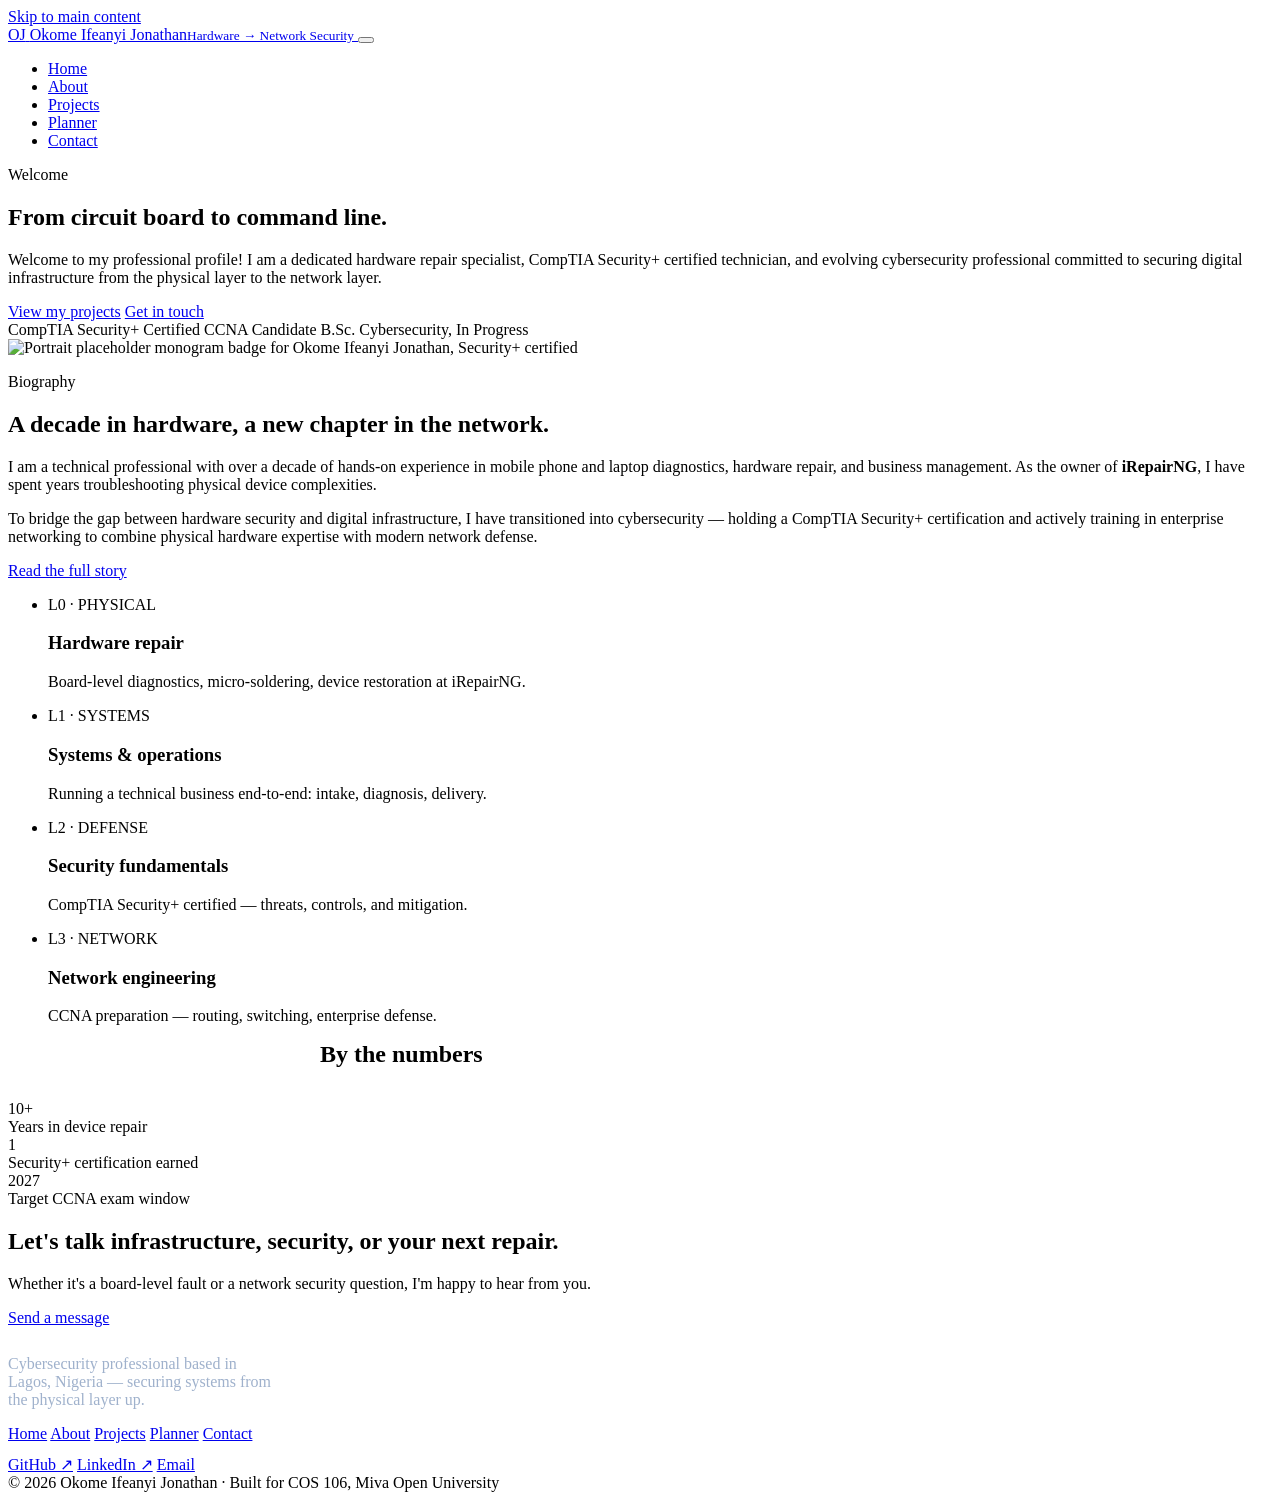
==== index.html @ e0ae0ef6 "Rename Index.html to index.html" ====
<!DOCTYPE html>
<html lang="en">
<head>
<meta charset="UTF-8">
<meta name="viewport" content="width=device-width, initial-scale=1.0">
<title>Okome Ifeanyi Jonathan — Hardware to Network Security</title>
<meta name="description" content="Portfolio of Okome Ifeanyi Jonathan — CompTIA Security+ certified technician, iRepairNG owner, and CCNA candidate transitioning hardware expertise into network security.">
<link rel="icon" type="image/svg+xml" href="images/favicon.svg">
<link rel="stylesheet" href="css/style.css">
</head>
<body>
<a class="skip-link" href="#main">Skip to main content</a>

<header class="site-header">
  <nav class="nav" aria-label="Primary">
    <a class="brand" href="index.html">
      <span class="brand-mark" aria-hidden="true">OJ</span>
      <span>Okome Ifeanyi Jonathan<small>Hardware &rarr; Network Security</small></span>
    </a>
    <button class="nav-toggle" aria-label="Toggle navigation menu" aria-expanded="false" aria-controls="primary-menu">
      <span></span>
    </button>
    <ul class="nav-list" id="primary-menu">
      <li><a href="index.html" aria-current="page">Home</a></li>
      <li><a href="about.html">About</a></li>
      <li><a href="projects.html">Projects</a></li>
      <li><a href="planner.html">Planner</a></li>
      <li><a href="contact.html">Contact</a></li>
    </ul>
  </nav>
</header>

<main id="main">

  <section class="hero">
    <div class="container">
      <div>
        <p class="eyebrow">Welcome</p>
        <h1>From circuit board <span>to</span> command line.</h1>
        <p class="hero-lede">Welcome to my professional profile! I am a dedicated hardware repair specialist, CompTIA Security+ certified technician, and evolving cybersecurity professional committed to securing digital infrastructure from the physical layer to the network layer.</p>
        <div class="hero-actions">
          <a class="btn btn-primary" href="projects.html">View my projects</a>
          <a class="btn btn-secondary" href="contact.html">Get in touch</a>
        </div>
        <div class="hero-badges">
          <span class="pill red">CompTIA Security+ Certified</span>
          <span class="pill blue">CCNA Candidate</span>
          <span class="pill">B.Sc. Cybersecurity, In Progress</span>
        </div>
      </div>
      <div class="hero-visual">
        <div class="avatar-frame">
          <img src="images/avatar.svg" alt="Portrait placeholder monogram badge for Okome Ifeanyi Jonathan, Security+ certified">
        </div>
      </div>
    </div>
  </section>

  <section aria-labelledby="bio-heading">
    <div class="container two-col">
      <div class="reveal">
        <p class="eyebrow">Biography</p>
        <h2 id="bio-heading">A decade in hardware, a new chapter in the network.</h2>
        <p>I am a technical professional with over a decade of hands-on experience in mobile phone and laptop diagnostics, hardware repair, and business management. As the owner of <strong>iRepairNG</strong>, I have spent years troubleshooting physical device complexities.</p>
        <p>To bridge the gap between hardware security and digital infrastructure, I have transitioned into cybersecurity — holding a CompTIA Security+ certification and actively training in enterprise networking to combine physical hardware expertise with modern network defense.</p>
        <a class="btn btn-outline" href="about.html">Read the full story</a>
      </div>
      <div class="reveal">
        <ul class="layer-list" aria-label="Career layers, from physical hardware to network security">
          <li class="layer-item">
            <span class="layer-tag">L0 · PHYSICAL</span>
            <div><h3>Hardware repair</h3><p>Board-level diagnostics, micro-soldering, device restoration at iRepairNG.</p></div>
          </li>
          <li class="layer-item">
            <span class="layer-tag">L1 · SYSTEMS</span>
            <div><h3>Systems &amp; operations</h3><p>Running a technical business end-to-end: intake, diagnosis, delivery.</p></div>
          </li>
          <li class="layer-item">
            <span class="layer-tag">L2 · DEFENSE</span>
            <div><h3>Security fundamentals</h3><p>CompTIA Security+ certified — threats, controls, and mitigation.</p></div>
          </li>
          <li class="layer-item">
            <span class="layer-tag">L3 · NETWORK</span>
            <div><h3>Network engineering</h3><p>CCNA preparation — routing, switching, enterprise defense.</p></div>
          </li>
        </ul>
      </div>
    </div>
  </section>

  <section class="section-alt" aria-labelledby="stats-heading">
    <div class="container">
      <h2 id="stats-heading" class="center" style="max-width:640px;margin:0 auto 32px;">By the numbers</h2>
      <div class="grid grid-3">
        <div class="card stat-card reveal">
          <div class="stat-num">10+</div>
          <div class="stat-label">Years in device repair</div>
        </div>
        <div class="card stat-card reveal">
          <div class="stat-num">1</div>
          <div class="stat-label">Security+ certification earned</div>
        </div>
        <div class="card stat-card reveal">
          <div class="stat-num">2027</div>
          <div class="stat-label">Target CCNA exam window</div>
        </div>
      </div>
    </div>
  </section>

  <section aria-labelledby="cta-heading">
    <div class="container center" style="max-width:640px;">
      <h2 id="cta-heading">Let's talk infrastructure, security, or your next repair.</h2>
      <p>Whether it's a board-level fault or a network security question, I'm happy to hear from you.</p>
      <a class="btn btn-outline" href="contact.html">Send a message</a>
    </div>
  </section>

</main>

<footer class="site-footer">
  <div class="container">
    <div class="footer-grid">
      <div>
        <div class="brand" style="color:#fff;"><span class="brand-mark" aria-hidden="true">OJ</span><span>Okome Ifeanyi Jonathan</span></div>
        <p style="margin-top:10px;max-width:34ch;color:#9FB1CC;">Cybersecurity professional based in Lagos, Nigeria — securing systems from the physical layer up.</p>
      </div>
      <nav aria-label="Footer">
        <div class="footer-links">
          <a href="index.html">Home</a>
          <a href="about.html">About</a>
          <a href="projects.html">Projects</a>
          <a href="planner.html">Planner</a>
          <a href="contact.html">Contact</a>
        </div>
        <div class="footer-links" style="margin-top:12px;">
          <a href="https://github.com/Cybernerdify" target="_blank" rel="noopener">GitHub ↗</a>
          <a href="https://www.linkedin.com/in/ifeanyijonathanokome" target="_blank" rel="noopener">LinkedIn ↗</a>
          <a href="mailto:Ifywilsonjoe@gmail.com">Email</a>
        </div>
      </nav>
    </div>
    <div class="footer-bottom">© <span data-year>2026</span> Okome Ifeanyi Jonathan · Built for COS 106, Miva Open University</div>
  </div>
</footer>

<script src="js/script.js"></script>
</body>
</html>
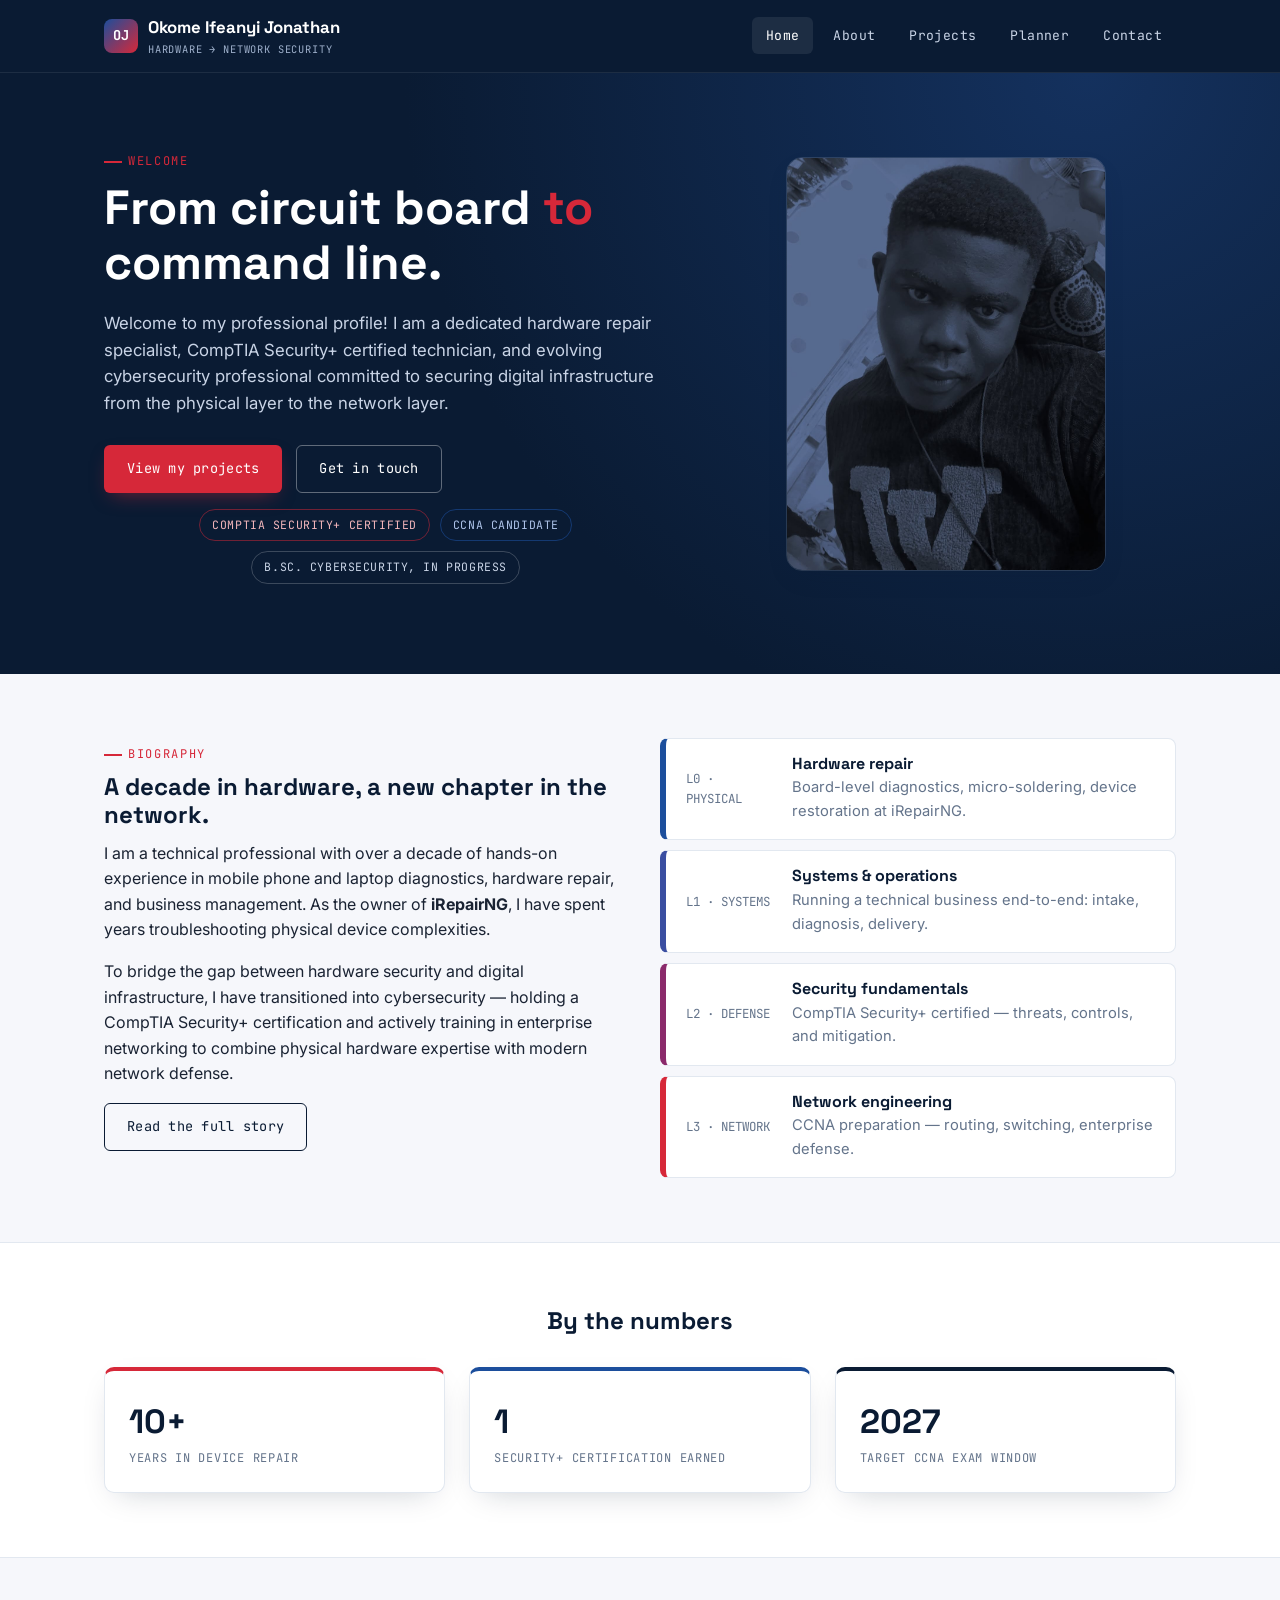
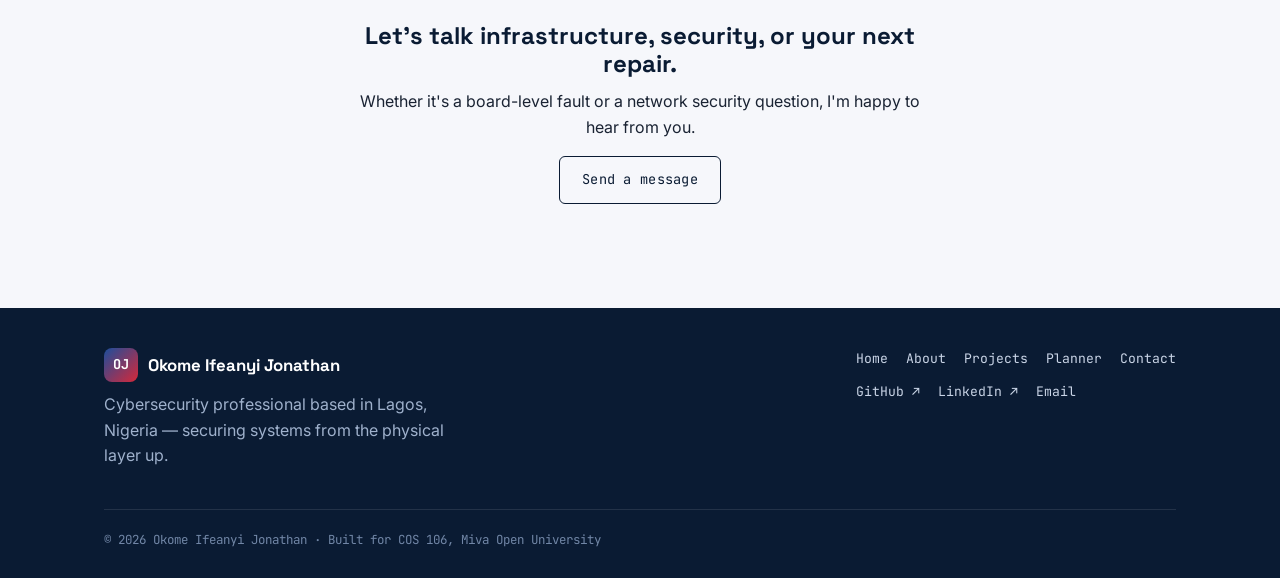
==== commit 56be1903: "Update index.html" ====
--- a/index.html
+++ b/index.html
@@ -50,7 +50,7 @@
       </div>
       <div class="hero-visual">
         <div class="avatar-frame">
-          <img src="images/avatar.svg" alt="Portrait placeholder monogram badge for Okome Ifeanyi Jonathan, Security+ certified">
+          <img src="images/ifeanyi_secplus_cybersec.jpg" alt="Portrait placeholder monogram badge for Okome Ifeanyi Jonathan, Security+ certified">
         </div>
       </div>
     </div>
--- a/css/style.css
+++ b/css/style.css
@@ -0,0 +1,301 @@
+/* =========================================================
+   OKOME IFEANYI JONATHAN — Portfolio & Academic Manager
+   Design tokens: navy #0A1B33, blue #1C4E9C, red #D62839,
+   paper #F6F7FB, ink #1A2333, steel #64748B
+   Display: Space Grotesk · Body: Inter · Data: JetBrains Mono
+   ========================================================= */
+
+@import url('https://fonts.googleapis.com/css2?family=Space+Grotesk:wght@500;600;700&family=Inter:wght@400;500;600&family=JetBrains+Mono:wght@400;500;700&display=swap');
+
+:root{
+  --navy:#0A1B33;
+  --navy-2:#0F2340;
+  --blue:#1C4E9C;
+  --blue-dim:#3A4EA1;
+  --red:#D62839;
+  --red-dim:#B3182A;
+  --paper:#F6F7FB;
+  --card:#FFFFFF;
+  --ink:#1A2333;
+  --steel:#64748B;
+  --line:#E2E8F0;
+  --ok:#3A9D6E;
+
+  --display:'Space Grotesk', sans-serif;
+  --body:'Inter', sans-serif;
+  --mono:'JetBrains Mono', monospace;
+
+  --radius:10px;
+  --shadow: 0 10px 30px -14px rgba(10,27,51,0.25);
+  --maxw: 1120px;
+}
+
+*,*::before,*::after{ box-sizing:border-box; }
+html{ scroll-behavior:smooth; }
+body{
+  margin:0;
+  font-family:var(--body);
+  color:var(--ink);
+  background:var(--paper);
+  line-height:1.6;
+  -webkit-font-smoothing:antialiased;
+}
+img{ max-width:100%; display:block; }
+a{ color:var(--blue); text-decoration:none; }
+a:hover{ text-decoration:underline; }
+h1,h2,h3,h4{ font-family:var(--display); margin:0 0 .5em; line-height:1.15; color:var(--navy); }
+p{ margin:0 0 1em; }
+ul,ol{ margin:0 0 1em; padding-left:1.25em; }
+.container{ max-width:var(--maxw); margin:0 auto; padding:0 24px; }
+.eyebrow{
+  font-family:var(--mono); font-size:.75rem; letter-spacing:.14em; text-transform:uppercase;
+  color:var(--red); display:inline-flex; align-items:center; gap:.5em; margin-bottom:.75em;
+}
+.eyebrow::before{ content:''; width:18px; height:2px; background:var(--red); display:inline-block; }
+
+:focus-visible{ outline:3px solid var(--red); outline-offset:2px; }
+
+/* ---------- Skip link ---------- */
+.skip-link{
+  position:absolute; left:-999px; top:auto;
+  background:var(--navy); color:#fff; padding:10px 16px; z-index:200; border-radius:0 0 6px 0;
+}
+.skip-link:focus{ left:0; top:0; }
+
+/* ---------- Header / Nav ---------- */
+.site-header{
+  position:sticky; top:0; z-index:100;
+  background:var(--navy);
+  border-bottom:1px solid rgba(255,255,255,.08);
+}
+.nav{
+  display:flex; align-items:center; justify-content:space-between;
+  padding:14px 24px; max-width:var(--maxw); margin:0 auto;
+}
+.brand{ display:flex; align-items:center; gap:10px; color:#fff; font-family:var(--display); font-weight:700; font-size:1.05rem; }
+.brand:hover{ text-decoration:none; }
+.brand-mark{
+  width:34px; height:34px; border-radius:8px;
+  background:linear-gradient(135deg, var(--blue), var(--red));
+  display:flex; align-items:center; justify-content:center;
+  font-family:var(--mono); font-weight:700; color:#fff; font-size:.85rem;
+  flex-shrink:0;
+}
+.brand small{ display:block; font-family:var(--mono); font-weight:400; font-size:.65rem; letter-spacing:.08em; color:#9FB1CC; text-transform:uppercase; }
+
+.nav-toggle{
+  display:none; background:none; border:1px solid rgba(255,255,255,.25); border-radius:6px;
+  width:42px; height:38px; cursor:pointer; position:relative;
+}
+.nav-toggle span, .nav-toggle span::before, .nav-toggle span::after{
+  content:''; position:absolute; left:10px; right:10px; height:2px; background:#fff;
+}
+.nav-toggle span{ top:18px; }
+.nav-toggle span::before{ top:-7px; }
+.nav-toggle span::after{ top:7px; }
+
+.nav-list{
+  list-style:none; display:flex; gap:6px; margin:0; padding:0;
+}
+.nav-list a{
+  color:#C9D4E6; font-family:var(--mono); font-size:.82rem; letter-spacing:.03em;
+  padding:8px 14px; border-radius:6px; display:block;
+}
+.nav-list a:hover{ color:#fff; text-decoration:none; background:rgba(255,255,255,.06); }
+.nav-list a[aria-current="page"]{ color:#fff; background:rgba(255,255,255,.08); }
+.nav-list a[aria-current="page"]::after{ content:''; }
+
+/* ---------- Buttons ---------- */
+.btn{
+  display:inline-flex; align-items:center; gap:.5em;
+  font-family:var(--mono); font-size:.85rem; letter-spacing:.02em;
+  padding:12px 22px; border-radius:6px; border:1px solid transparent;
+  cursor:pointer; transition:transform .15s ease, box-shadow .15s ease;
+}
+.btn:hover{ text-decoration:none; transform:translateY(-1px); }
+.btn-primary{ background:var(--red); color:#fff; box-shadow:0 8px 20px -8px rgba(214,40,57,.55); }
+.btn-primary:hover{ background:var(--red-dim); color:#fff; }
+.btn-secondary{ background:transparent; color:#fff; border-color:rgba(255,255,255,.35); }
+.btn-secondary:hover{ background:rgba(255,255,255,.08); color:#fff; }
+.btn-outline{ background:transparent; color:var(--navy); border-color:var(--navy); }
+.btn-outline:hover{ background:var(--navy); color:#fff; }
+.btn-block{ width:100%; justify-content:center; }
+.btn[disabled]{ opacity:.5; cursor:not-allowed; transform:none; }
+
+/* ---------- Hero ---------- */
+.hero{
+  background:radial-gradient(circle at 85% 0%, #14315E 0%, var(--navy) 55%);
+  color:#fff; padding:72px 0 90px; position:relative; overflow:hidden;
+}
+.hero .container{ display:grid; grid-template-columns:1.1fr .9fr; gap:48px; align-items:center; }
+.hero h1{ color:#fff; font-size:clamp(2rem, 4vw, 3rem); margin-bottom:.4em; }
+.hero h1 span{ color:var(--red); }
+.hero-lede{ color:#C9D4E6; font-size:1.05rem; max-width:52ch; }
+.hero-actions{ display:flex; gap:14px; margin-top:28px; flex-wrap:wrap; }
+.hero-visual{ position:relative; }
+.hero-visual .avatar-frame{
+  border-radius:16px; overflow:hidden; border:1px solid rgba(255,255,255,.12);
+  box-shadow:var(--shadow); max-width:320px; margin:0 auto;
+}
+.hero-badges{ display:flex; gap:10px; margin-top:16px; flex-wrap:wrap; justify-content:center; }
+.pill{
+  font-family:var(--mono); font-size:.72rem; letter-spacing:.05em; text-transform:uppercase;
+  padding:6px 12px; border-radius:999px; border:1px solid rgba(255,255,255,.2); color:#C9D4E6;
+}
+.pill.red{ border-color:rgba(214,40,57,.5); color:#F3B6BB; }
+.pill.blue{ border-color:rgba(28,78,156,.6); color:#AEC4EA; }
+
+/* ---------- Sections ---------- */
+section{ padding:64px 0; }
+.section-alt{ background:#fff; border-top:1px solid var(--line); border-bottom:1px solid var(--line); }
+.section-head{ max-width:640px; margin-bottom:36px; }
+.section-head p{ color:var(--steel); }
+
+/* ---------- Layer stack (signature device) ---------- */
+.layer-list{ list-style:none; margin:0; padding:0; display:grid; gap:10px; }
+.layer-item{
+  display:grid; grid-template-columns:90px 1fr; gap:16px; align-items:center;
+  background:var(--card); border:1px solid var(--line); border-left:6px solid var(--blue);
+  border-radius:8px; padding:16px 20px;
+}
+.layer-item:nth-child(2){ border-left-color:var(--blue-dim); }
+.layer-item:nth-child(3){ border-left-color:#8B2A6B; }
+.layer-item:nth-child(4){ border-left-color:var(--red); }
+.layer-tag{ font-family:var(--mono); font-size:.78rem; color:var(--steel); }
+.layer-item h3{ font-size:1rem; margin:0 0 .2em; }
+.layer-item p{ margin:0; color:var(--steel); font-size:.92rem; }
+
+/* ---------- Cards / grids ---------- */
+.grid{ display:grid; gap:24px; }
+.grid-3{ grid-template-columns:repeat(3, 1fr); }
+.grid-2{ grid-template-columns:repeat(2, 1fr); }
+.card{
+  background:var(--card); border:1px solid var(--line); border-radius:var(--radius);
+  padding:24px; box-shadow:var(--shadow);
+}
+.card h3{ font-size:1.05rem; }
+.stat-card{ text-align:left; border-top:4px solid var(--red); }
+.stat-card:nth-child(2){ border-top-color:var(--blue); }
+.stat-card:nth-child(3){ border-top-color:var(--navy); }
+.stat-num{ font-family:var(--display); font-size:2.1rem; font-weight:700; color:var(--navy); }
+.stat-label{ font-family:var(--mono); font-size:.75rem; letter-spacing:.06em; text-transform:uppercase; color:var(--steel); }
+
+/* ---------- Tables ---------- */
+.table-wrap{ overflow-x:auto; border-radius:var(--radius); border:1px solid var(--line); }
+table{ width:100%; border-collapse:collapse; background:var(--card); min-width:560px; }
+caption{ text-align:left; font-family:var(--mono); font-size:.8rem; color:var(--steel); padding:12px 16px; }
+thead th{
+  background:var(--navy); color:#fff; text-align:left; font-family:var(--mono);
+  font-size:.75rem; letter-spacing:.06em; text-transform:uppercase; padding:12px 16px;
+}
+tbody td{ padding:14px 16px; border-top:1px solid var(--line); font-size:.92rem; }
+tbody tr:nth-child(even){ background:#FAFBFD; }
+.status-chip{
+  font-family:var(--mono); font-size:.72rem; padding:3px 10px; border-radius:999px;
+  display:inline-block; letter-spacing:.03em;
+}
+.status-chip.done{ background:#E4F5EC; color:#1E7A4C; }
+.status-chip.progress{ background:#FDECEC; color:#B3182A; }
+
+/* ---------- Lists (skills/hobbies) ---------- */
+.tag-list{ list-style:none; margin:0; padding:0; display:flex; flex-wrap:wrap; gap:8px; }
+.tag-list li{
+  font-family:var(--mono); font-size:.78rem; background:var(--navy); color:#fff;
+  padding:7px 12px; border-radius:6px;
+}
+.tag-list li.alt{ background:var(--blue); }
+.check-list{ list-style:none; margin:0; padding:0; display:grid; gap:10px; }
+.check-list li{ padding-left:1.6em; position:relative; }
+.check-list li::before{
+  content:'✓'; position:absolute; left:0; top:0; color:var(--red); font-weight:700; font-family:var(--mono);
+}
+
+/* ---------- Footer ---------- */
+.site-footer{ background:var(--navy); color:#9FB1CC; padding:40px 0 28px; margin-top:40px; }
+.footer-grid{ display:flex; justify-content:space-between; flex-wrap:wrap; gap:24px; }
+.footer-links{ display:flex; gap:18px; flex-wrap:wrap; }
+.footer-links a{ color:#C9D4E6; font-family:var(--mono); font-size:.82rem; }
+.footer-bottom{ margin-top:24px; padding-top:20px; border-top:1px solid rgba(255,255,255,.1); font-size:.78rem; font-family:var(--mono); color:#7186A6; }
+
+/* ---------- Media ---------- */
+.media-frame{ border-radius:var(--radius); overflow:hidden; box-shadow:var(--shadow); border:1px solid var(--line); }
+.video-wrap{ position:relative; width:100%; padding-top:56.25%; background:#000; }
+.video-wrap iframe{ position:absolute; inset:0; width:100%; height:100%; border:0; }
+
+/* ---------- Forms ---------- */
+.form-grid{ display:grid; gap:18px; }
+.field{ display:grid; gap:6px; }
+.field label{ font-family:var(--mono); font-size:.78rem; letter-spacing:.03em; color:var(--navy); }
+.field input, .field textarea, .field select{
+  font-family:var(--body); font-size:.95rem; padding:12px 14px; border:1px solid var(--line);
+  border-radius:7px; background:#fff; color:var(--ink); width:100%;
+}
+.field input:focus, .field textarea:focus{ outline:none; border-color:var(--blue); box-shadow:0 0 0 3px rgba(28,78,156,.15); }
+.field.invalid input, .field.invalid textarea{ border-color:var(--red); box-shadow:0 0 0 3px rgba(214,40,57,.12); }
+.error-msg{ font-size:.8rem; color:var(--red); min-height:1.1em; font-family:var(--mono); }
+.form-status{
+  border-radius:8px; padding:14px 16px; font-size:.9rem; display:none; margin-bottom:18px;
+}
+.form-status.show{ display:block; }
+.form-status.success{ background:#E4F5EC; color:#1E7A4C; border:1px solid #BFE6D0; }
+.form-status.error{ background:#FDECEC; color:#B3182A; border:1px solid #F4C6CA; }
+
+/* ---------- Planner ---------- */
+.planner-board{ display:grid; grid-template-columns:340px 1fr; gap:28px; align-items:start; }
+.task-form{ background:var(--card); border:1px solid var(--line); border-radius:var(--radius); padding:22px; box-shadow:var(--shadow); position:sticky; top:90px; }
+.task-columns{ display:grid; grid-template-columns:1fr 1fr; gap:20px; }
+.task-col h3{ font-family:var(--mono); font-size:.85rem; text-transform:uppercase; letter-spacing:.06em; color:var(--steel); border-bottom:2px solid var(--line); padding-bottom:8px; }
+.task-list{ list-style:none; margin:0; padding:0; display:grid; gap:10px; min-height:60px; }
+.task-item{
+  background:var(--card); border:1px solid var(--line); border-left:5px solid var(--blue);
+  border-radius:8px; padding:12px 14px; display:flex; align-items:flex-start; gap:10px;
+}
+.task-item.done{ border-left-color:var(--ok); opacity:.75; }
+.task-item.priority-high{ border-left-color:var(--red); }
+.task-item .task-body{ flex:1; }
+.task-item .task-title{ font-weight:600; font-size:.92rem; }
+.task-item.done .task-title{ text-decoration:line-through; color:var(--steel); }
+.task-meta{ font-family:var(--mono); font-size:.72rem; color:var(--steel); margin-top:2px; }
+.task-actions{ display:flex; gap:6px; }
+.icon-btn{
+  border:1px solid var(--line); background:#fff; border-radius:6px; width:30px; height:30px;
+  display:flex; align-items:center; justify-content:center; cursor:pointer; font-size:.85rem;
+}
+.icon-btn:hover{ background:var(--paper); }
+.icon-btn.del:hover{ border-color:var(--red); color:var(--red); }
+.empty-state{
+  border:1px dashed var(--line); border-radius:8px; padding:22px; text-align:center;
+  color:var(--steel); font-size:.88rem; font-family:var(--mono);
+}
+
+/* ---------- Utility ---------- */
+.mt-0{ margin-top:0; }
+.center{ text-align:center; }
+.two-col{ display:grid; grid-template-columns:1fr 1fr; gap:40px; }
+.reveal{ opacity:0; transform:translateY(16px); transition:opacity .6s ease, transform .6s ease; }
+.reveal.in{ opacity:1; transform:translateY(0); }
+
+/* ---------- Responsive ---------- */
+@media (max-width: 860px){
+  .hero .container{ grid-template-columns:1fr; }
+  .hero-visual{ order:-1; }
+  .grid-3{ grid-template-columns:1fr 1fr; }
+  .two-col{ grid-template-columns:1fr; }
+  .planner-board{ grid-template-columns:1fr; }
+  .task-form{ position:static; }
+}
+@media (max-width: 640px){
+  .nav-list{
+    position:absolute; top:100%; left:0; right:0; background:var(--navy);
+    flex-direction:column; padding:10px; display:none; border-top:1px solid rgba(255,255,255,.1);
+  }
+  .nav-list.open{ display:flex; }
+  .nav-toggle{ display:block; }
+  .grid-3, .grid-2, .task-columns{ grid-template-columns:1fr; }
+  .hero{ padding:48px 0 60px; }
+  section{ padding:44px 0; }
+  .footer-grid{ flex-direction:column; }
+}
+@media (prefers-reduced-motion: reduce){
+  *{ animation-duration:.001ms !important; transition-duration:.001ms !important; scroll-behavior:auto !important; }
+}
